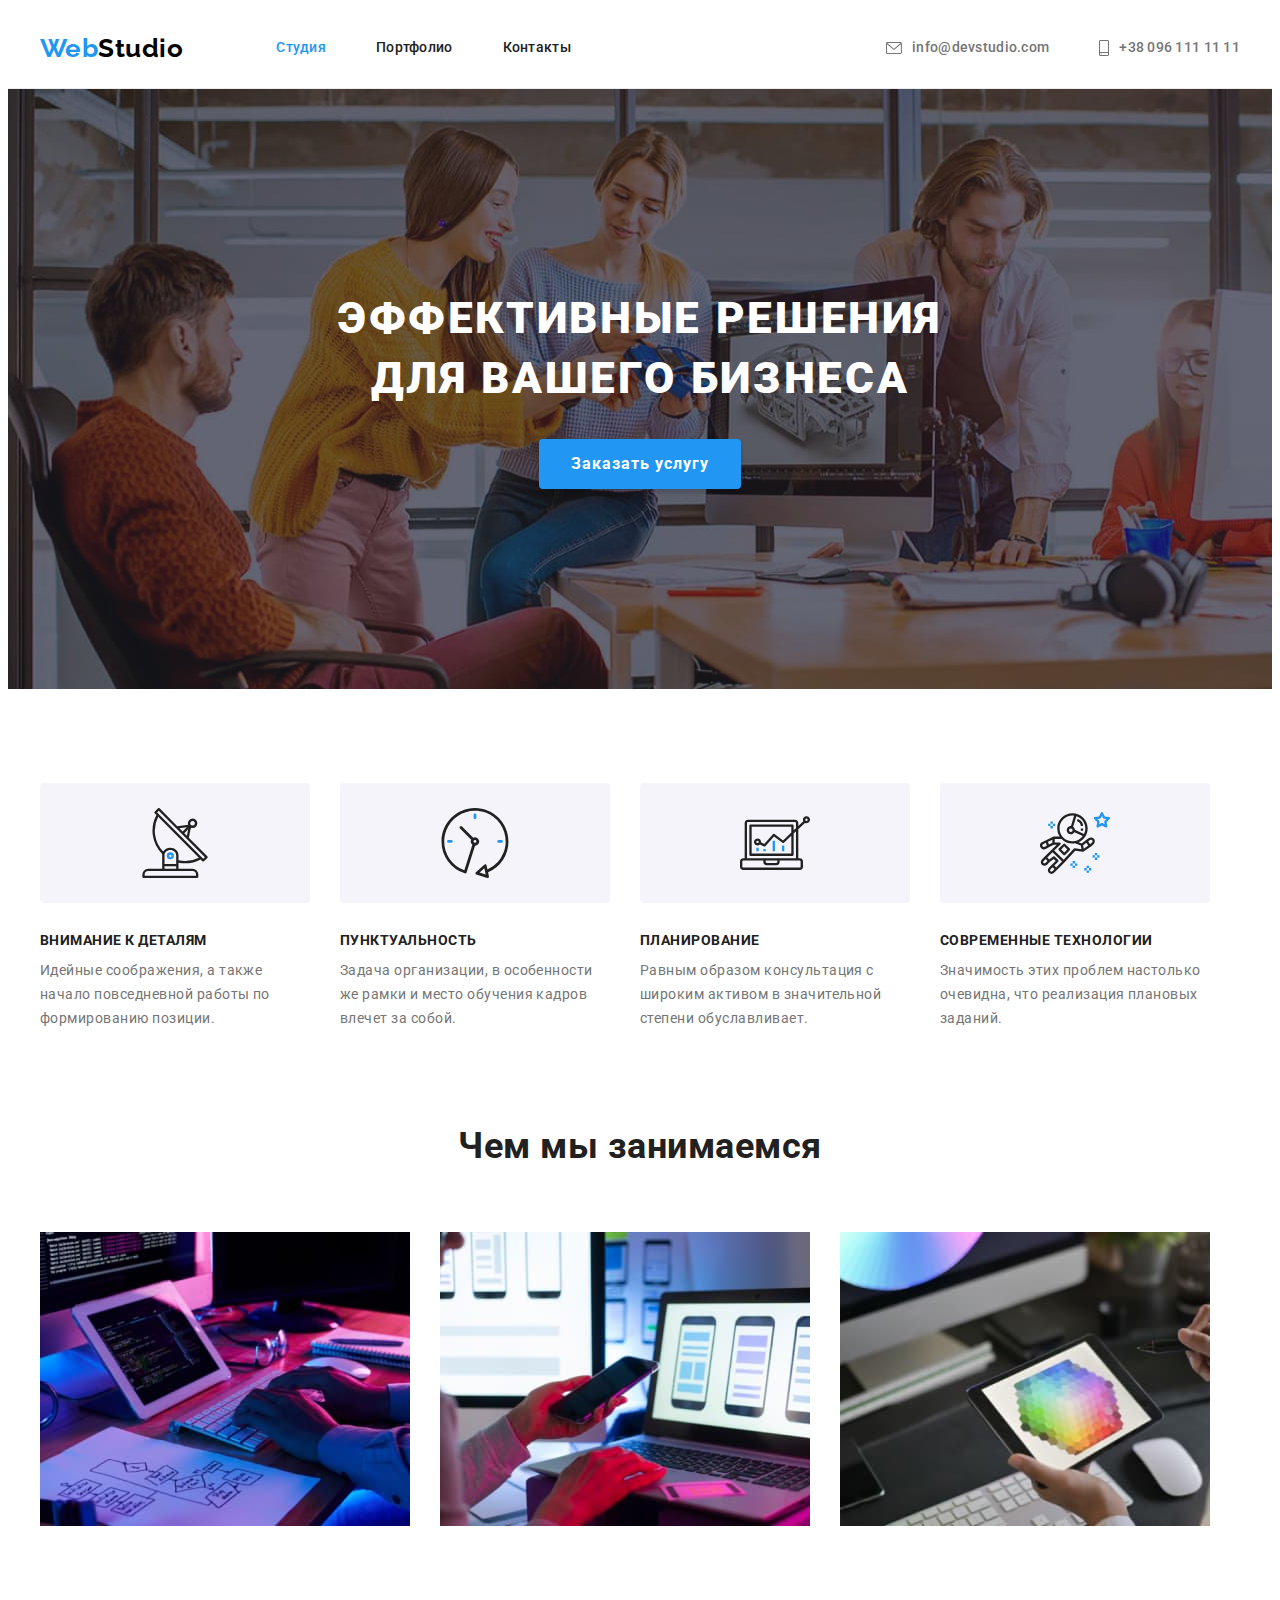
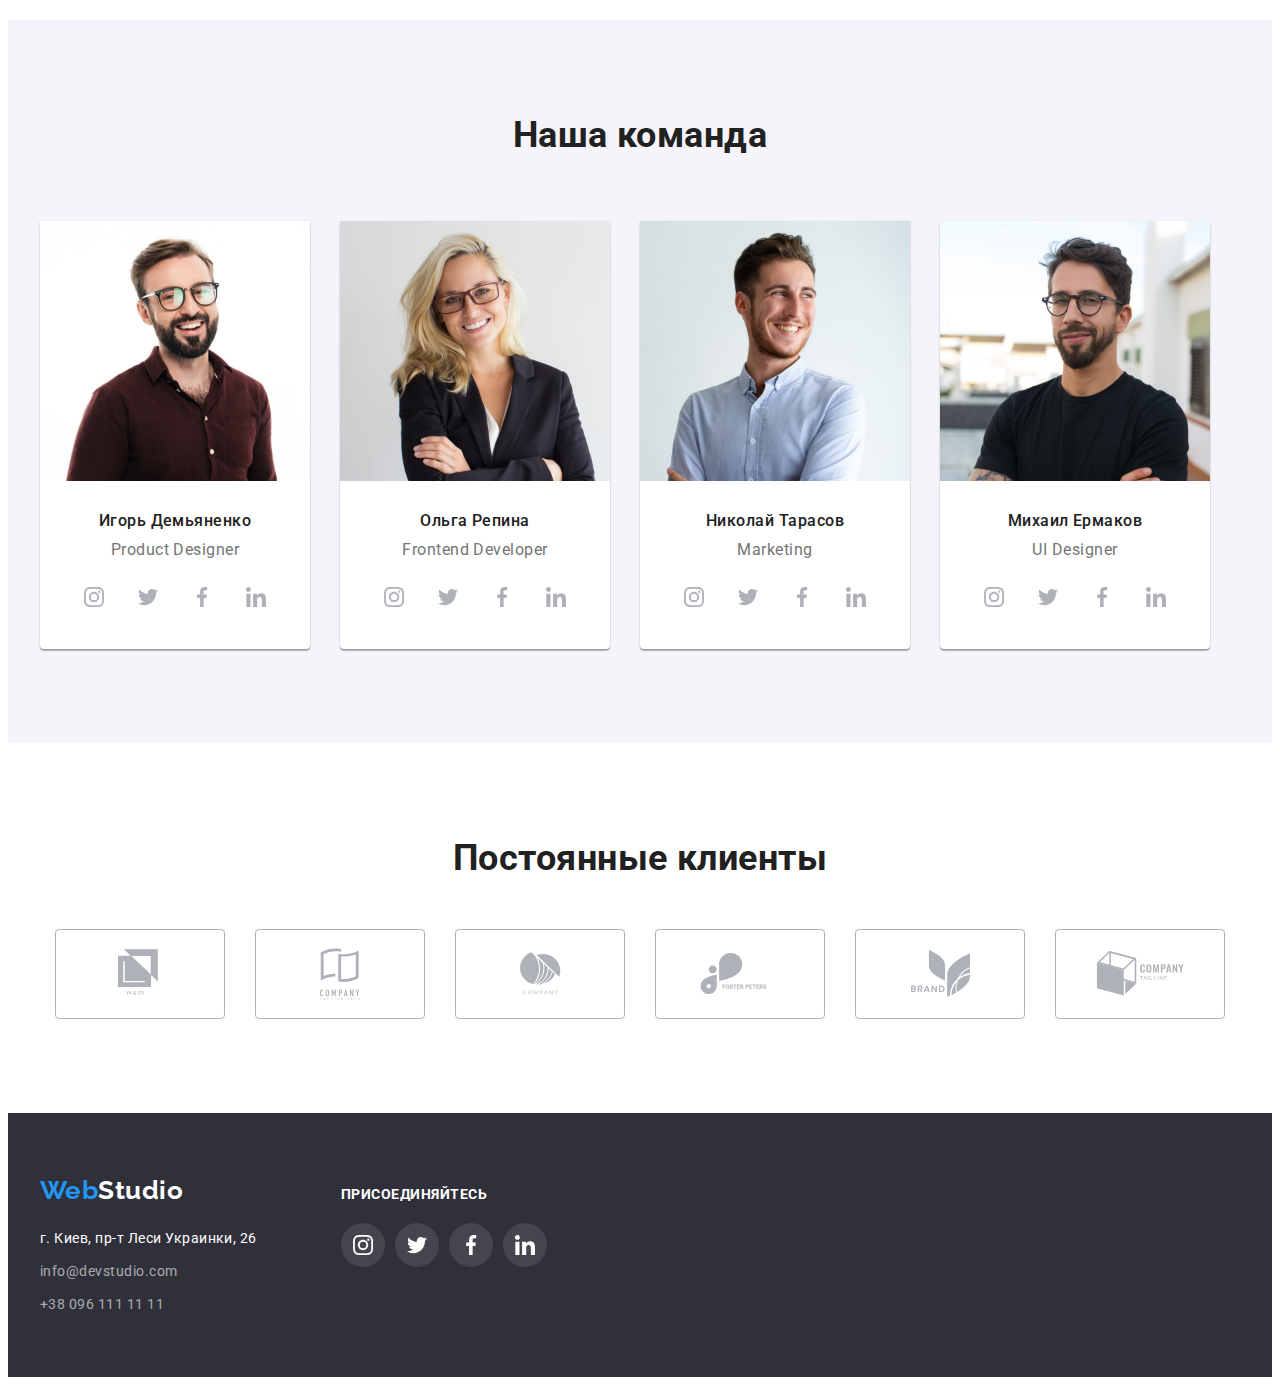
==== index.html @ 441e7ecd "home work 5" ====
<!DOCTYPE html>
<html lang="ru">

<head>
    <meta charset="UTF-8" />
    <meta name="viewport" content="width=device-width, initial-scale=1.0" />
    <title>Web Studio</title>
    <link href="https://fonts.googleapis.com/css2?family=Raleway:wght@700&family=Roboto:wght@400;500;700;900&display=swap" rel="stylesheet" />
    <link rel="stylesheet" href="https://cdnjs.cloudflare.com/ajax/libs/modern-normalize/1.0.0/modern-normalize.min.css" integrity="sha512-ISS7cAi1PEhQ8jnbJpJZMd29NlhNj4AWYyLOSp2CE/CsHxTCu+r+t0D2yoJudVrd0/8fTVPUVDzY5Tvli75u/g==" crossorigin="anonymous" />
    <link rel="stylesheet" href="./css/style.css" />
</head>

<body>
    <!-- =========== header =========== -->
    <header class="header">
        <div class="container header">
            <nav class="header-nav">
                <a class="logo" href="#">Web<span>Studio</span></a>
                <ul class="nav">
                    <li class="item"><a class="link active" href="#">Студия</a></li>
                    <li class="item"><a class="link" href="./portfolio.html">Портфолио</a></li>
                    <li class="item"><a class="link" href="#">Контакты</a></li>
                </ul>
            </nav>
            <ul class="contacts">
                <li class="item">
                    <a class="link" href="mailto:info@devstudio.com">
                        <svg class="icon-item-email">
                            <use href="./images/system/sprite.svg#email"></use>
                        </svg>
                        info@devstudio.com
                    </a>
                </li>
                <li class="item">
                    <a class="link" href="tel:+380961111111">
                        <svg class="icon-item-smartphone">
                            <use href="./images/system/sprite.svg#smartphone"></use>
                        </svg>
                        +38 096 111 11 11
                    </a>
                </li>
            </ul>
        </div>
    </header>
    <!-- =========== main =========== -->
    <main>
        <!-- =========== hero =========== -->
        <section class="hero">
            <h1 class="title">
                Эффективные решения<br />
                для вашего бизнеса
            </h1>
            <button class="btn" type="submit">Заказать услугу</button>
        </section>
        <!-- =========== benefits =========== -->
        <section class="benefits">
            <div class="container">
                <h2 class="visually-hidden">опис нашиx переваг</h2>
                <ul class="list">
                    <li class="item">
                        <div class="icon">
                            <svg class="icon-item">
                                <use href="./images/system/sprite.svg#antenna"></use>
                            </svg>
                        </div>
                        <h3 class="title">Внимание к деталям</h3>
                        <p class="text">
                            Идейные соображения, а также начало повседневной работы по формированию позиции.
                        </p>
                    </li>
                    <li class="item">
                        <div class="icon">
                            <svg class="icon-item">
                                <use href="./images/system/sprite.svg#clock"></use>
                            </svg>
                        </div>
                        <h3 class="title">Пунктуальность</h3>
                        <p class="text">
                            Задача организации, в особенности же рамки и место обучения кадров влечет за собой.
                        </p>
                    </li>
                    <li class="item">
                        <div class="icon">
                            <svg class="icon-item">
                                <use href="./images/system/sprite.svg#diagram"></use>
                            </svg>
                        </div>
                        <h3 class="title">Планирование</h3>
                        <p class="text">
                            Равным образом консультация с широким активом в значительной степени обуславливает.
                        </p>
                    </li>
                    <li class="item">
                        <div class="icon">
                            <svg class="icon-item">
                                <use href="./images/system/sprite.svg#astronaut"></use>
                            </svg>
                        </div>
                        <h3 class="title">Современные технологии</h3>
                        <p class="text">
                            Значимость этих проблем настолько очевидна, что реализация плановых заданий.
                        </p>
                    </li>
                </ul>
            </div>
        </section>
        <!-- =========== works =========== -->
        <section class="works">
            <div class="container">
                <h2 class="title">Чем мы занимаемся</h2>
                <ul class="list">
                    <li class="item">
                        <img class="img" src="./images/content/desktop.jpg" alt="Пичатаем текст" width="370" />
                    </li>
                    <li class="item">
                        <img class="img" src="./images/content/phone.jpg" alt="Работаем за компютером" width="370" />
                    </li>
                    <li class="item">
                        <img class="img" src="./images/content/tablet.jpg" alt="Работаем на планшете" width="370" />
                    </li>
                </ul>
            </div>
        </section>
        <!-- =========== team =========== -->
        <section class="team">
            <div class="container">
                <h2 class="main-title">Наша команда</h2>
                <ul class="description">
                    <li class="item">
                        <img class="img" src="./images/content/productdDesigner.jpg" alt="Product Designer" width="270" />
                        <div class="wrapper">
                            <h3 class="title">Игорь Демьяненко</h3>
                            <p class="text">Product Designer</p>
                            <ul class="social-networks">
                                <li class="network">
                                    <a class="network-link" href="https://www.instagram.com/hvozdetskiyyrii/" target="_blank" rel="noopener">
                                        <svg class="network-icon">
                                            <use href="./images/system/sprite.svg#instagram"></use>
                                        </svg>
                                    </a>
                                </li>
                                <li class="network">
                                    <a class="network-link" href="https://twitter.com/Rasty_Wow" target="_blank" rel="noopener">
                                        <svg class="network-icon">
                                            <use href="./images/system/sprite.svg#twitter"></use>
                                        </svg>
                                    </a>
                                </li>
                                <li class="network">
                                    <a class="network-link" href="https://www.facebook.com/profile.php?id=100014573435045" target="_blank" rel="noopener">
                                        <svg class="network-icon">
                                            <use href="./images/system/sprite.svg#facebook"></use>
                                        </svg>
                                    </a>
                                </li>
                                <li class="network">
                                    <a class="network-link" href="https://www.linkedin.com/in/yrii-hvozdetskiy-2976211a9/" target="_blank" rel="noopener">
                                        <svg class="network-icon">
                                            <use href="./images/system/sprite.svg#linkedin"></use>
                                        </svg>
                                    </a>

                                </li>
                            </ul>
                        </div>

                    </li>
                    <li class="item">
                        <img class="img" src="./images/content/frontend.jpg" alt="Frontend Developer" width="270" />
                        <div class="wrapper">
                            <h3 class="title">Ольга Репина</h3>
                            <p class="text">Frontend Developer</p>
                            <ul class="social-networks">
                                <li class="network">
                                    <a class="network-link" href="https://www.instagram.com/hvozdetskiyyrii/" target="_blank" rel="noopener">
                                        <svg class="network-icon">
                                            <use href="./images/system/sprite.svg#instagram"></use>
                                        </svg>
                                    </a>
                                </li>
                                <li class="network">
                                    <a class="network-link" href="https://twitter.com/Rasty_Wow" target="_blank" rel="noopener">
                                        <svg class="network-icon">
                                            <use href="./images/system/sprite.svg#twitter"></use>
                                        </svg>
                                    </a>
                                </li>
                                <li class="network">
                                    <a class="network-link" href="https://www.facebook.com/profile.php?id=100014573435045" target="_blank" rel="noopener">
                                        <svg class="network-icon">
                                            <use href="./images/system/sprite.svg#facebook"></use>
                                        </svg>
                                    </a>
                                </li>
                                <li class="network">
                                    <a class="network-link" href="https://www.linkedin.com/in/yrii-hvozdetskiy-2976211a9/" target="_blank" rel="noopener">
                                        <svg class="network-icon">
                                            <use href="./images/system/sprite.svg#linkedin"></use>
                                        </svg>
                                    </a>

                                </li>
                            </ul>
                        </div>

                    </li>
                    <li class="item">
                        <img class="img" src="./images/content/marketing.jpg" alt="Marketing" width="270" />
                        <div class="wrapper">
                            <h3 class="title">Николай Тарасов</h3>
                            <p class="text">Marketing</p>
                            <ul class="social-networks">
                                <li class="network">
                                    <a class="network-link" href="https://www.instagram.com/hvozdetskiyyrii/" target="_blank" rel="noopener">
                                        <svg class="network-icon">
                                            <use href="./images/system/sprite.svg#instagram"></use>
                                        </svg>
                                    </a>
                                </li>
                                <li class="network">
                                    <a class="network-link" href="https://twitter.com/Rasty_Wow" target="_blank" rel="noopener">
                                        <svg class="network-icon">
                                            <use href="./images/system/sprite.svg#twitter"></use>
                                        </svg>
                                    </a>
                                </li>
                                <li class="network">
                                    <a class="network-link" href="https://www.facebook.com/profile.php?id=100014573435045" target="_blank" rel="noopener">
                                        <svg class="network-icon">
                                            <use href="./images/system/sprite.svg#facebook"></use>
                                        </svg>
                                    </a>
                                </li>
                                <li class="network">
                                    <a class="network-link" href="https://www.linkedin.com/in/yrii-hvozdetskiy-2976211a9/" target="_blank" rel="noopener">
                                        <svg class="network-icon">
                                            <use href="./images/system/sprite.svg#linkedin"></use>
                                        </svg>
                                    </a>

                                </li>
                            </ul>
                        </div>

                    </li>
                    <li class="item">
                        <img class="img" src="./images/content/ulDesigner.jpg" alt="UI Designer" width="270" />
                        <div class="wrapper">
                            <h3 class="title">Михаил Ермаков</h3>
                            <p class="text">UI Designer</p>
                            <ul class="social-networks">
                                <li class="network">
                                    <a class="network-link" href="https://www.instagram.com/hvozdetskiyyrii/" target="_blank" rel="noopener">
                                        <svg class="network-icon">
                                            <use href="./images/system/sprite.svg#instagram"></use>
                                        </svg>
                                    </a>
                                </li>
                                <li class="network">
                                    <a class="network-link" href="https://twitter.com/Rasty_Wow" target="_blank" rel="noopener">
                                        <svg class="network-icon">
                                            <use href="./images/system/sprite.svg#twitter"></use>
                                        </svg>
                                    </a>
                                </li>
                                <li class="network">
                                    <a class="network-link" href="https://www.facebook.com/profile.php?id=100014573435045" target="_blank" rel="noopener">
                                        <svg class="network-icon">
                                            <use href="./images/system/sprite.svg#facebook"></use>
                                        </svg>
                                    </a>
                                </li>
                                <li class="network">
                                    <a class="network-link" href="https://www.linkedin.com/in/yrii-hvozdetskiy-2976211a9/" target="_blank" rel="noopener">
                                        <svg class="network-icon">
                                            <use href="./images/system/sprite.svg#linkedin"></use>
                                        </svg>
                                    </a>

                                </li>
                            </ul>
                        </div>

                    </li>
                </ul>
            </div>
        </section>
        <section class="customers">
            <div class="container">
                <h2 class="title">Постоянные клиенты</h2>
                <ul class="company">
                    <li class="company-item">
                        <a class="company-link" href="#" target="_blank" rel="noopener">
                            <svg class="company-icon" width="44" height="49">
                                <use href="./images/system/sprite.svg#customers-logo-1"></use>
                            </svg>
                        </a>
                    </li>
                    <li class="company-item">
                        <a class="company-link" href="#" target="_blank" rel="noopener">
                            <svg class="company-icon" width="40" height="52">
                                <use href="./images/system/sprite.svg#customers-logo-2"></use>
                            </svg>
                        </a>
                    </li>
                    <li class="company-item">
                        <a class="company-link" href="#" target="_blank" rel="noopener">
                            <svg class="company-icon" width="41" height="43">
                                <use href="./images/system/sprite.svg#customers-logo-3"></use>
                            </svg>
                        </a>
                    </li>
                    <li class="company-item">
                        <a class="company-link" href="#" target="_blank" rel="noopener">
                            <svg class="company-icon" width="80" height="42">
                                <use href="./images/system/sprite.svg#customers-logo-4"></use>
                            </svg>
                        </a>
                    </li>
                    <li class="company-item">
                        <a class="company-link" href="#" target="_blank" rel="noopener">
                            <svg class="company-icon" width="59" height="47">
                                <use href="./images/system/sprite.svg#customers-logo-5"></use>
                            </svg>
                        </a>
                    </li>
                    <li class="company-item">
                        <a class="company-link" href="#" target="_blank" rel="noopener">
                            <svg class="company-icon" width="89" height="45">
                                <use href="./images/system/sprite.svg#customers-logo-6"></use>
                            </svg>
                        </a>
                    </li>
                </ul>
            </div>
        </section>
    </main>
    <!-- =========== footer =========== -->
    <footer class="footer">
        <div class="container wrapper">
            <div class="footer-wrapper">
                <a class="logo" href="#">Web<span>Studio</span></a>
                <address class="address">
                    г. Киев, пр-т Леси Украинки, 26
                    <a class="contact" href="mailto:info@devstudio.com">info@devstudio.com</a>
                    <a class="contact" href="tel:+380961111111">+38 096 111 11 11</a>
                </address>
            </div>
            <div class="join">
                <p class="join-title">присоединяйтесь</p>
                <ul class="join-list list">
                    <li class="list-item item">
                        <a class="item-link" href="https://www.instagram.com/hvozdetskiyyrii/" target="_blank" rel="noopener">
                            <svg class="join-icon">
                                <use href="./images/system/sprite.svg#instagram"></use>
                            </svg>
                        </a>
                    </li>
                    <li class="list-item item">
                        <a class="item-link" href="https://twitter.com/Rasty_Wow" target="_blank" rel="noopener">
                            <svg class="join-icon">
                                <use href="./images/system/sprite.svg#twitter"></use>
                            </svg>
                        </a>
                    </li>
                    <li class="list-item item">
                        <a class="item-link" href="https://www.facebook.com/profile.php?id=100014573435045" target="_blank" rel="noopener">
                            <svg class="join-icon">
                                <use href="./images/system/sprite.svg#facebook"></use>
                            </svg>
                        </a>
                    </li>
                    <li class="list-item item">
                        <a class="item-link" href="https://www.linkedin.com/in/yrii-hvozdetskiy-2976211a9/" target="_blank" rel="noopener">
                            <svg class="join-icon">
                                <use href="./images/system/sprite.svg#linkedin"></use>
                            </svg>
                        </a>

                    </li>
                </ul>
            </div>
        </div>
    </footer>
</body>

</html>
---- css/style.css ----
/* ======= global css ======= */
:root {
    --primary-text-color: #757575;
    --title-color: #212121;
    --accent-color: #2196F3;
    --white-text-color: #FFFFFF;
    --bg-color: #F5F4FA;
    --header-logo-span: #000000;
    --hero-footer-bg-color: #2F303A;
    --icon-current-color: #AFB1B8;
}

html {
    box-sizing: border-box;
}

body {
    font-family: Roboto, sans-serif;
    font-weight: 400;
    letter-spacing: 0.03em;
    line-height: 1.71;
    color: var(--primary-text-color);
}

h1,
h2,
h3,
h4,
h5,
h6 {
    padding: 0;
    margin: 0;
}

img {
    display: block;
    max-width: 100%;
    height: auto;
}

a {
    text-decoration: none;
    cursor: pointer;
    display: inline-block;
}

ul,
li {
    list-style: none;
    margin: 0;
    padding: 0;
}

button {
    font-family: inherit;
    cursor: pointer;
}

.visually-hidden {
    position: absolute;
    width: 1px;
    height: 1px;
    margin: -1px;
    border: 0;
    padding: 0;
    clip: rect(0 0 0 0);
    overflow: hidden;
}

/* ======= header css ======= */

.container {
    width: 1200px;
    padding-left: 15px;
    padding-right: 15px;
    margin-right: auto;
    margin-left: auto;
}

.container.header {
    display: flex;
    border: none;
}

.logo {
    font-family: Raleway, sans-serif;
    font-weight: 700;
    font-size: 26px;
    line-height: 1.19;

    color: var(--accent-color);
}

.logo span {
    color: var(--header-logo-span);
}

.header .logo {
    margin-right: 93px;
}

.header {
    align-items: center;
    border-bottom: 1px solid #ECECEC;
}

.header .contacts {
    display: flex;
}

.header-nav {
    display: flex;
    align-items: center;
}

.nav {
    display: flex;
}

.nav .link {
    font-weight: 500;
    font-size: 14px;
    line-height: 1.14;
    letter-spacing: 0.02em;
    padding: 32px 0;

    color: var(--title-color);
}

.nav .item+.item {
    margin-left: 50px;
}

.contacts {
    margin-left: auto;
}

.contacts .item+.item {
    margin-left: 50px;
}

.contacts .link {
    font-weight: 500;
    font-size: 14px;
    line-height: 1.14;
    letter-spacing: 0.02em;
    padding: 32px 0;
    display: flex;
    align-items: center;

    color: var(--primary-text-color);
}

.icon-item-email {
    width: 16px;
    height: 12px;
    margin-right: 10px;
    
    fill: currentColor;
}

.icon-item-smartphone {
    width: 10px;
    height: 16px;
    margin-right: 10px;

    fill: currentColor;
}

.contacts .link:hover,
.contacts .link:focus {
    --color4: var(--accent-color);
}

.link:hover,
.link:focus {
    color: var(--accent-color);
}

.nav .link.active {
    color: var(--accent-color);
}

/* ======= Студія / hero css =======*/

.hero {
    max-width: 1600px;
    text-align: center;
    padding-top: 200px;
    padding-bottom: 200px;
    padding-left: 15px;
    padding-right: 15px;
    margin-right: auto;
    margin-left: auto;

    background: var(--hero-footer-bg-color);
    background-position: center;
    background-repeat: no-repeat;
    background-size: cover;
    background: linear-gradient(to right, rgba(47, 48, 58, 0.4), rgba(47, 48, 58, 0.4)), url("../images/content/hero-bg.jpg");
}

.hero .title {
    font-weight: 900;
    font-size: 44px;
    line-height: 1.36;
    text-align: center;
    letter-spacing: 0.06em;
    text-transform: uppercase;

    color: var(--white-text-color);
}

.hero .btn {
    font-weight: 700;
    font-size: 16px;
    line-height: 1.88;
    letter-spacing: 0.06em;
    margin-top: 30px;
    padding: 10px 32px;
    border-radius: 4px;

    color: var(--white-text-color);
    background: var(--accent-color);
    box-shadow: 0px 4px 4px rgba(0, 0, 0, 0.15);
    border: transparent;
}

/* ======= Студія / benefits css =======*/

.benefits {
    padding-top: 94px;
}

.benefits .icon {
    text-align: center;
    padding-top: 25px;
    padding-bottom: 25px;
    margin-bottom: 30px;
    display: flex;
    justify-content: center;
    border-radius: 4px;

    background: var(--bg-color)
}

.benefits .icon-item {
    width: 70px;
    height: 70px;

}


.benefits .title {
    font-weight: 700;
    font-size: 14px;
    line-height: 1.14;
    text-transform: uppercase;

    color: var(--title-color);
}

.benefits .text {
    font-size: 14px;
    line-height: 1.71;
    margin: 10px 0 0 0;
}

.benefits .list {
    display: flex;
    flex-wrap: wrap;
    margin: -15px;
}

.benefits .item {
    width: 270px;
    margin: 15px;
}

/* ======= Студія / works css =======*/

.works {
    padding: 94px 0px;
}

.works .img {
    display: block;
}

.works .title {
    font-weight: 700;
    font-size: 36px;
    line-height: 1.17;
    text-align: center;

    color: var(--title-color);
}

.works .list {
    display: flex;
    flex-wrap: wrap;
    margin: -15px;
    margin-top: 50px;
}

.works .item {
    width: 370px;
    margin: 15px;
}

/* ======= Студія / team css =======*/

.team {
    padding-top: 94px;
    padding-bottom: 94px;

    background-color: var(--bg-color);
}

.team .main-title {
    font-weight: 700;
    font-size: 36px;
    line-height: 1.17;
    text-align: center;

    color: var(--title-color);
}

.description {
    display: flex;
    flex-wrap: wrap;
    margin: -15px;
    margin-top: 50px;
}

.description .wrapper {
    padding: 30px 32px;

}

.description .item {
    margin: 15px;
    text-align: center;


    background-color: #FFFFFF;
    box-shadow: 0px 1px 3px rgba(0, 0, 0, 0.12), 0px 1px 1px rgba(0, 0, 0, 0.14), 0px 2px 1px rgba(0, 0, 0, 0.2);
    border-radius: 0px 0px 4px 4px;
}

.description .img {
    display: block;
}

.description .title {
    font-weight: 500;
    font-size: 16px;
    line-height: 1.19;

    color: var(--title-color);
}

.description .text {
    font-size: 16px;
    line-height: 1.19;
    margin: 10px 0 0;
}

.social-networks {
    display: flex;
    justify-content: space-between;
    margin-top: 16px;
}

.network-link {
    display: flex;
    align-items: center;
    justify-content: center;
    width: 44px;
    height: 44px;
    border-radius: 50%;

    color: var(--icon-current-color);
}

.network-link:hover,
.network-link:focus {
    background-color: var(--accent-color);
    color: var(--white-text-color);
}

.network-icon{
    fill: currentColor;
}

.social-networks .network-icon {
    width: 20px;
    height: 20px;
}

/* ======= Студія / customers css =======*/

.customers {
    padding: 94px 0px;
}

.customers .title {
    font-weight: 700;
    font-size: 36px;
    line-height: 1.17;
    text-align: center;
    margin-bottom: 50px;

    color: var(--title-color)
}

.customers .company {
    display: flex;
    justify-content: center;
}

.company-item:not(:nth-last-child(1)) {
    margin-right: 30px;
}

.company-link {
    display: flex;
    align-items: center;
    justify-content: center;
    min-width: 170px;
    height: 90px;
    border: 1px solid var(--icon-current-color);
    box-sizing: border-box;
    border-radius: 4px;

    color:var(--icon-current-color);
}

.company-link:hover,
.company-link:focus {
    border-color: var(--accent-color);
    color:var(--accent-color);
}

.company-icon{
    fill: currentColor;
}

/*======= Портфолио / filter css =======*/

.portfolio {
    padding-top: 94px;
    padding-bottom: 94px;
}

.filter {
    display: flex;
    justify-content: center;
}

.filter .btn {
    font-weight: 500;
    font-size: 16px;
    line-height: 1.62;
    padding: 6px 22px;
    border-radius: 4px;

    color: var(--title-color);
    background: var(--bg-color);
    border: transparent;
}

.filter .item+.item {
    margin-left: 8px;
}

.filter .btn:hover,
.filter .btn:focus {
    font-style: normal;
    font-weight: 500;
    font-size: 16px;
    line-height: 1.62;
    /* text-align: center; */

    color: var(--white-text-color);
    background: var(--accent-color);
}

/*======= Портфолио / samples css =======*/

.samples {
    display: flex;
    flex-wrap: wrap;
    margin-top: 50px;
}

.samples .link:hover,
.samples .link:focus {
    box-shadow: 0px 1px 1px rgba(0, 0, 0, 0.12), 0px 4px 4px rgba(0, 0, 0, 0.06), 1px 4px 6px rgba(0, 0, 0, 0.16);
}

.samples .item:not(:nth-child(3n)) {
    margin-right: 30px;
}

.samples .item:not(:nth-last-child(-n+3)) {
    margin-bottom: 30px;
}

.samples .wrapper {
    padding: 20px 24px;
    border: 1px solid #EEEEEE;
    border-top: none;
}

.samples .img {
    display: block;
}

.samples .title {
    font-weight: 700;
    font-size: 18px;
    line-height: 2;
    letter-spacing: 0.06em;

    color: var(--title-color);
}

.samples .text {
    font-size: 16px;
    line-height: 1.88;
    margin: 4px 0 0;

    color: var(--primary-text-color);
}

/* ======= footer css ======= */

.container.wrapper {
    display: flex;
    align-items: baseline;
}

.footer-wrapper {
    margin-right: 70px;
}

.footer {
    padding-top: 60px;
    padding-bottom: 60px;

    background-color: var(--hero-footer-bg-color);
}

.footer .logo {
    font-family: Raleway;
    font-weight: 700;
    font-size: 26px;
    line-height: 1.19;

    color: var(--accent-color);
}

.footer .logo span {
    color: var(--white-text-color);
}

.footer .address {
    width: 231px;
    font-style: normal;
    font-size: 14px;
    line-height: 1.71;
    margin-top: 20px;

    color: var(--white-text-color);
}

.address .contact {
    font-style: normal;
    font-size: 14px;
    line-height: 1.71;
    margin-top: 9px;

    color: rgba(255, 255, 255, 0.6);
}

.address .contact:hover,
.address .contact:focus {
    color: var(--white-text-color);
}

.join-title {
    font-weight: 700;
    font-size: 14px;
    line-height: 1.14;
    text-transform: uppercase;
    margin-bottom: 20px;

    color: var(--white-text-color);
}

.join-list {
    display: flex;
    justify-content: center;
}

.list-item:not(:nth-last-child(1)) {
    margin-right: 10px;
}

.item-link {
    display: inline-flex;
    padding: 12px;
    border-radius: 50%;

    background: rgba(255, 255, 255, 0.1);
    color: var(--white-text-color);
}

.item-link:hover,
.item-link:focus {
    background-color: var(--accent-color);

}

.join-icon {
    width: 20px;
    height: 20px;

    fill: currentColor;
}
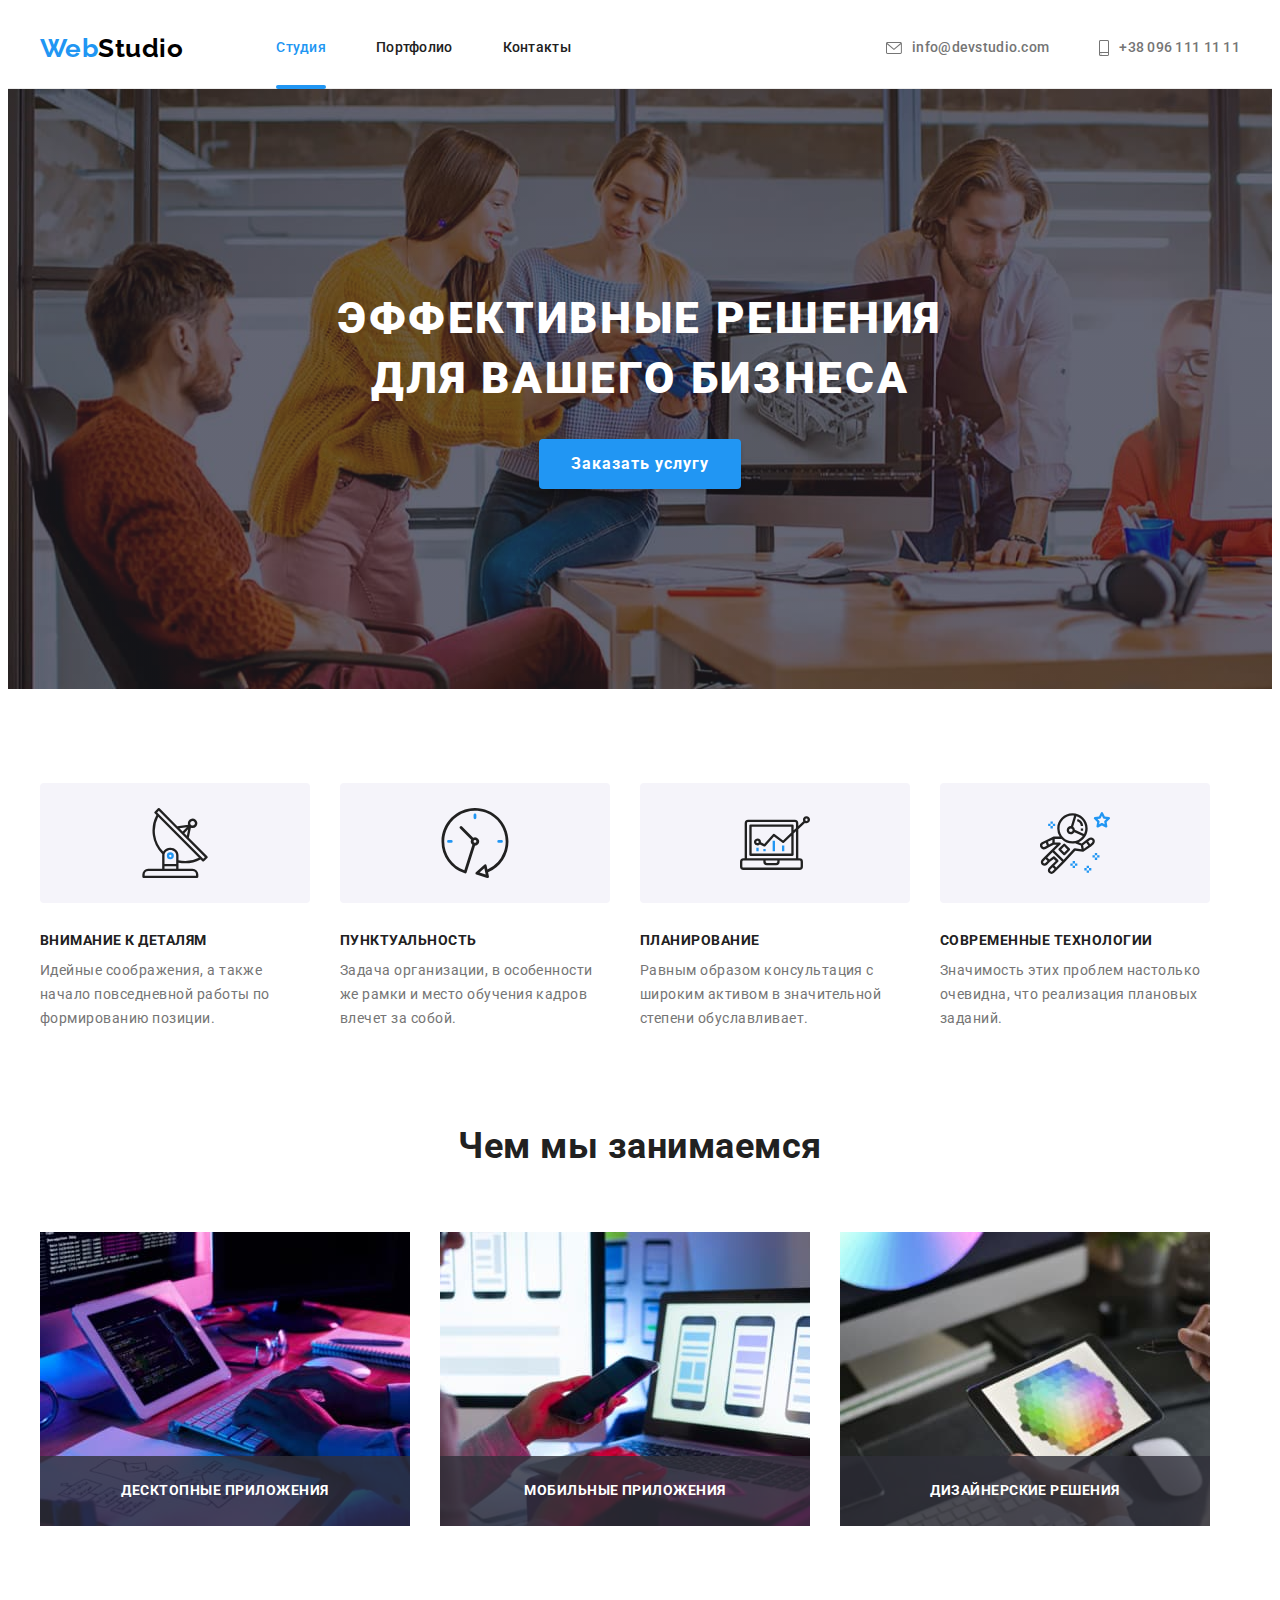
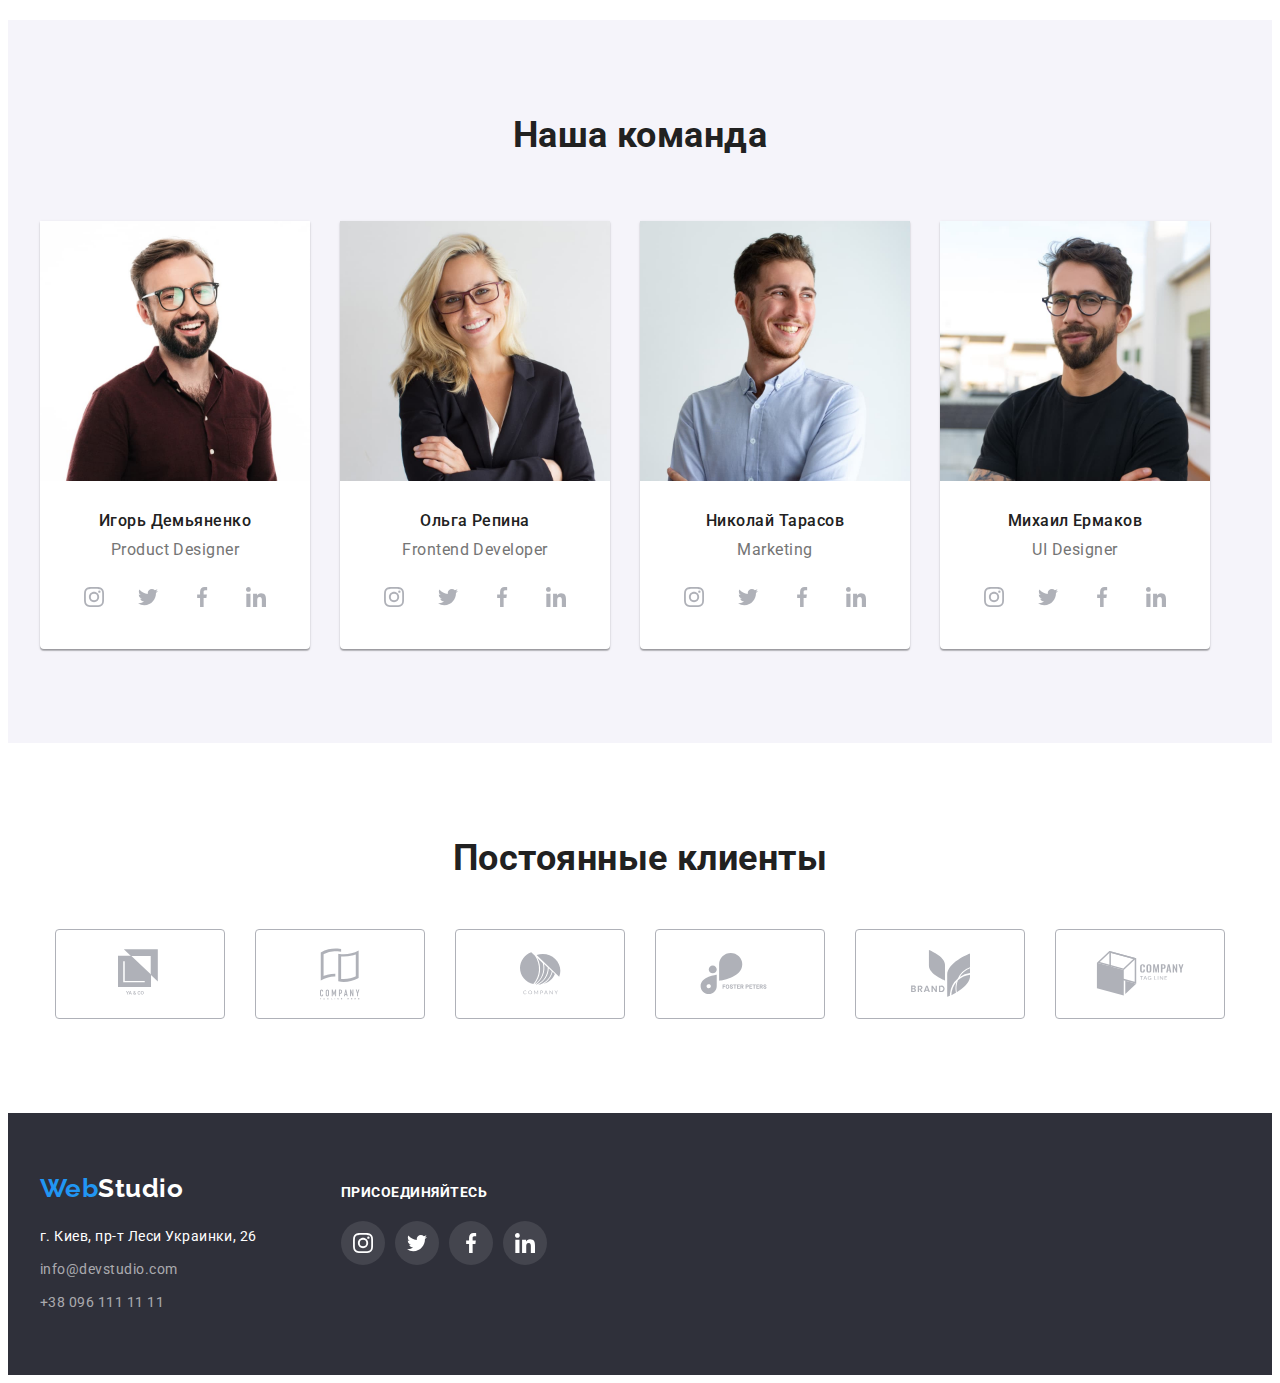
==== commit cacbbcb5: "add text to work img" ====
--- a/index.html
+++ b/index.html
@@ -111,12 +111,21 @@
                 <ul class="list">
                     <li class="item">
                         <img class="img" src="./images/content/desktop.jpg" alt="Пичатаем текст" width="370" />
+                        <div class="wrapper">
+                            <p class="text">Десктопные приложения</p>
+                        </div>
                     </li>
                     <li class="item">
                         <img class="img" src="./images/content/phone.jpg" alt="Работаем за компютером" width="370" />
+                        <div class="wrapper">
+                            <p class="text">Мобильные приложения</p>
+                        </div>
                     </li>
                     <li class="item">
                         <img class="img" src="./images/content/tablet.jpg" alt="Работаем на планшете" width="370" />
+                        <div class="wrapper">
+                            <p class="text">Дизайнерские решения</p>
+                        </div>
                     </li>
                 </ul>
             </div>
--- a/css/style.css
+++ b/css/style.css
@@ -8,6 +8,7 @@
     --header-logo-span: #000000;
     --hero-footer-bg-color: #2F303A;
     --icon-current-color: #AFB1B8;
+    --time-distribution-function: cubic-bezier(0.4, 0, 0.2, 1);
 }
 
 html {
@@ -47,6 +48,11 @@
 ul,
 li {
     list-style: none;
+    margin: 0;
+    padding: 0;
+}
+
+p{
     margin: 0;
     padding: 0;
 }
@@ -155,7 +161,7 @@
     width: 16px;
     height: 12px;
     margin-right: 10px;
-    
+
     fill: currentColor;
 }
 
@@ -178,7 +184,22 @@
 }
 
 .nav .link.active {
+    position: relative;
     color: var(--accent-color);
+}
+
+.nav .link.active::after {
+    position: absolute;
+    bottom: -1px;
+    left: 0;
+
+    content: "";
+    height: 4px;
+    width: 100%;
+    border-radius: 2px;
+
+    background: var(--accent-color);
+
 }
 
 /* ======= Студія / hero css =======*/
@@ -304,9 +325,32 @@
 }
 
 .works .item {
+    position: relative;
     width: 370px;
     margin: 15px;
 }
+
+.works .wrapper {
+    position: absolute;
+    bottom: 0;
+    left: 0;
+    right: 0;
+
+    background: rgba(47, 48, 58, 0.8);
+}
+
+.works .text {
+    font-weight: 700;
+    font-size: 14px;
+    line-height: 1.14;
+    text-align: center;
+    text-transform: uppercase;
+    padding: 27px;
+
+    color:var(--white-text-color);
+}
+
+
 
 /* ======= Студія / team css =======*/
 
@@ -389,7 +433,7 @@
     color: var(--white-text-color);
 }
 
-.network-icon{
+.network-icon {
     fill: currentColor;
 }
 
@@ -433,16 +477,16 @@
     box-sizing: border-box;
     border-radius: 4px;
 
-    color:var(--icon-current-color);
+    color: var(--icon-current-color);
 }
 
 .company-link:hover,
 .company-link:focus {
     border-color: var(--accent-color);
-    color:var(--accent-color);
-}
-
-.company-icon{
+    color: var(--accent-color);
+}
+
+.company-icon {
     fill: currentColor;
 }
 
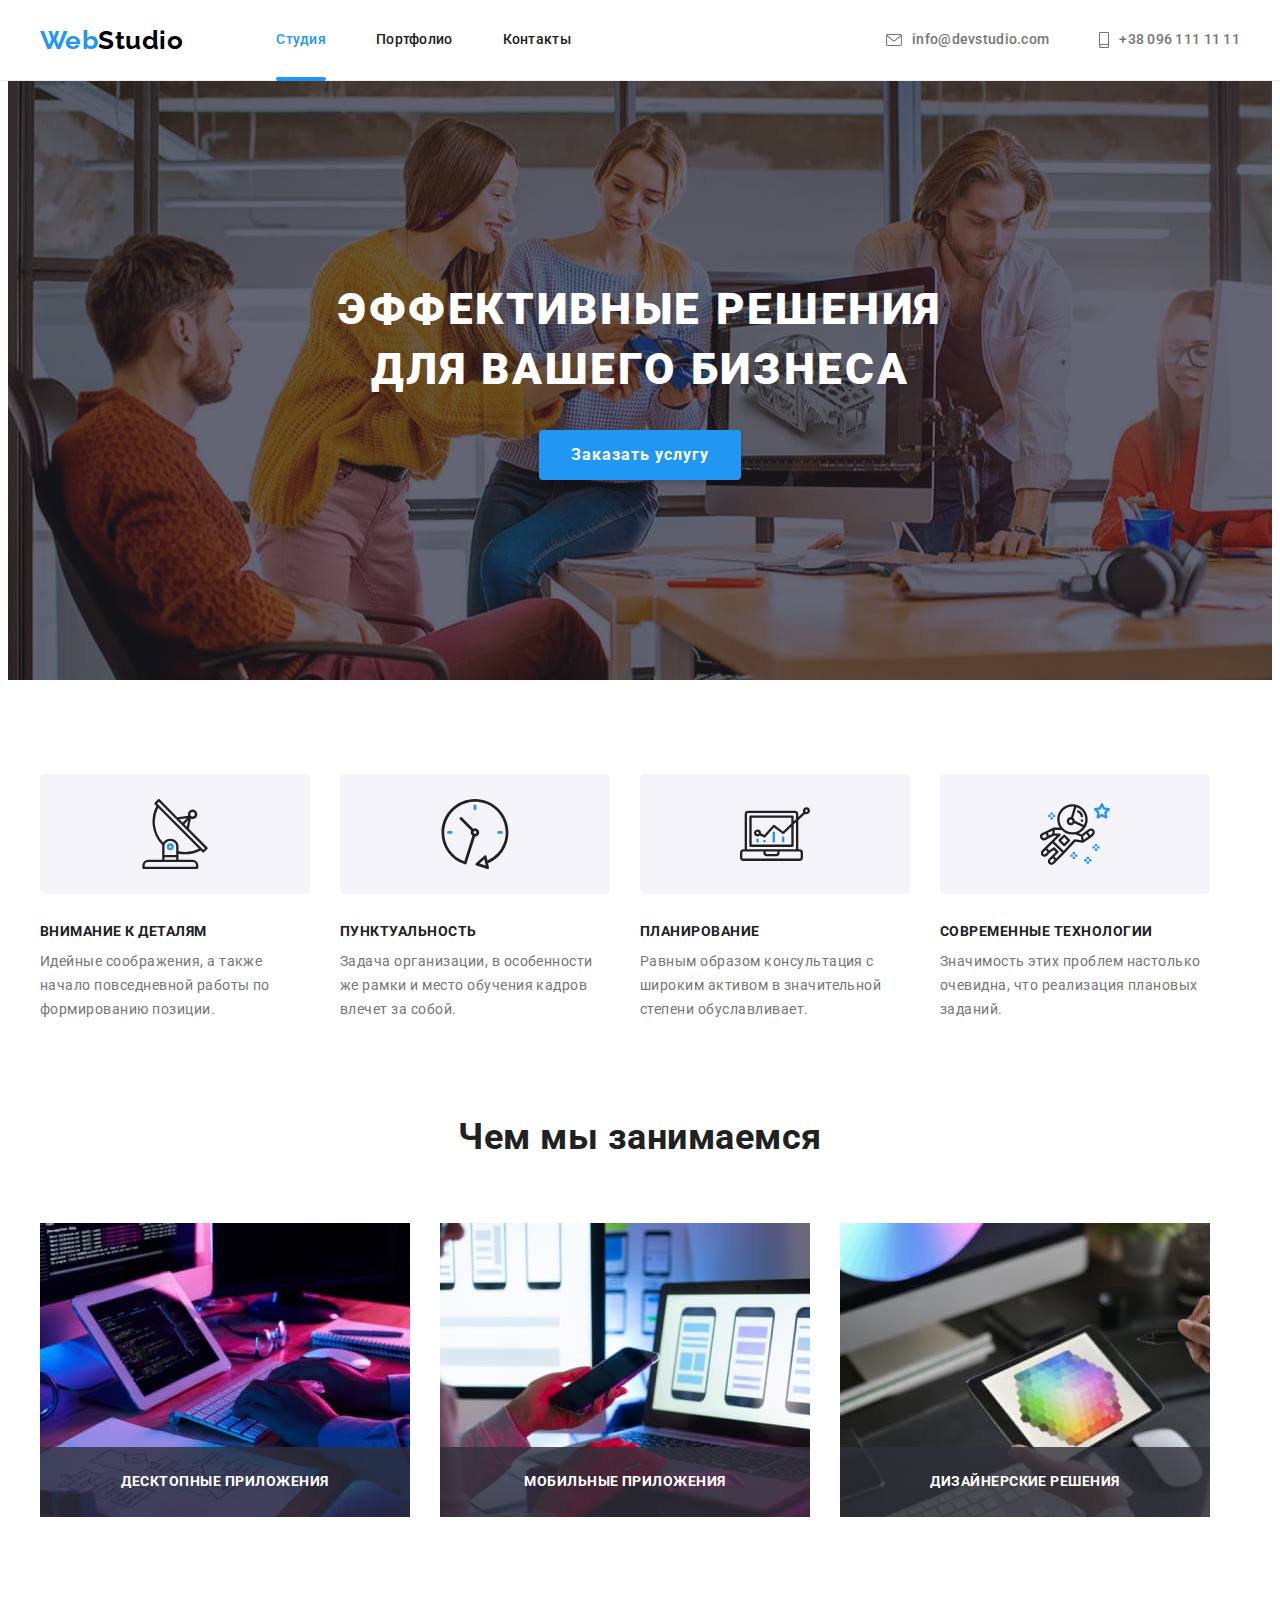
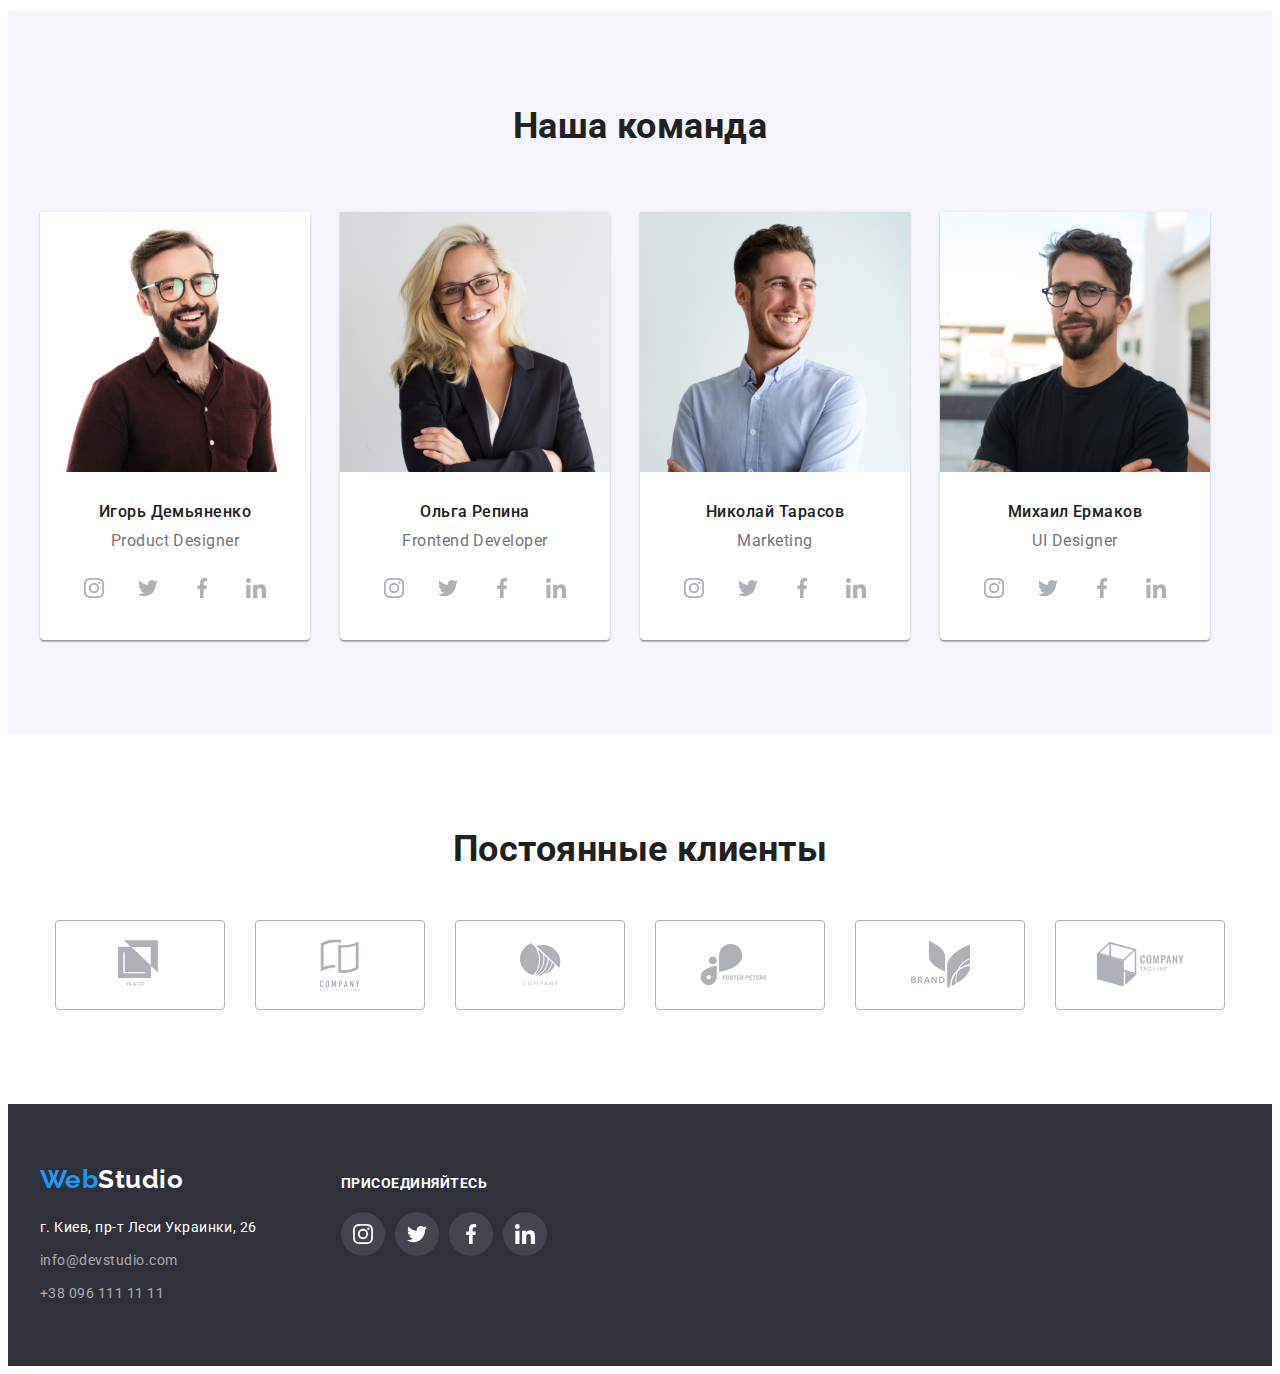
==== commit 2e47cf19: "add position:fixed header , add transform: scale(1.25) to company-link" ====
--- a/index.html
+++ b/index.html
@@ -13,7 +13,7 @@
 <body>
     <!-- =========== header =========== -->
     <header class="header">
-        <div class="container header">
+        <div class="container header-container">
             <nav class="header-nav">
                 <a class="logo" href="#">Web<span>Studio</span></a>
                 <ul class="nav">
@@ -50,7 +50,12 @@
                 Эффективные решения<br />
                 для вашего бизнеса
             </h1>
-            <button class="btn" type="submit">Заказать услугу</button>
+            <button class="btn" type="submit" data-modal-open>Заказать услугу</button>
+            <div class="backdrop is-hidden" data-modal>
+                <div class="modal">
+                    <button class="btn-modal-close" data-modal-close></button>
+                </div>
+            </div>
         </section>
         <!-- =========== benefits =========== -->
         <section class="benefits">
@@ -168,11 +173,9 @@
                                             <use href="./images/system/sprite.svg#linkedin"></use>
                                         </svg>
                                     </a>
-
                                 </li>
                             </ul>
                         </div>
-
                     </li>
                     <li class="item">
                         <img class="img" src="./images/content/frontend.jpg" alt="Frontend Developer" width="270" />
@@ -207,11 +210,9 @@
                                             <use href="./images/system/sprite.svg#linkedin"></use>
                                         </svg>
                                     </a>
-
                                 </li>
                             </ul>
                         </div>
-
                     </li>
                     <li class="item">
                         <img class="img" src="./images/content/marketing.jpg" alt="Marketing" width="270" />
@@ -250,7 +251,6 @@
                                 </li>
                             </ul>
                         </div>
-
                     </li>
                     <li class="item">
                         <img class="img" src="./images/content/ulDesigner.jpg" alt="UI Designer" width="270" />
@@ -285,11 +285,9 @@
                                             <use href="./images/system/sprite.svg#linkedin"></use>
                                         </svg>
                                     </a>
-
                                 </li>
                             </ul>
                         </div>
-
                     </li>
                 </ul>
             </div>
@@ -391,6 +389,7 @@
             </div>
         </div>
     </footer>
+    <script src="./Js/modal.js"></script>
 </body>
 
 </html>--- a/css/style.css
+++ b/css/style.css
@@ -7,6 +7,7 @@
     --bg-color: #F5F4FA;
     --header-logo-span: #000000;
     --hero-footer-bg-color: #2F303A;
+    --modal-bg-color: #fff;
     --icon-current-color: #AFB1B8;
     --time-distribution-function: cubic-bezier(0.4, 0, 0.2, 1);
 }
@@ -52,7 +53,7 @@
     padding: 0;
 }
 
-p{
+p {
     margin: 0;
     padding: 0;
 }
@@ -75,6 +76,92 @@
 
 /* ======= header css ======= */
 
+
+/* =============== модалка =============== */
+
+.backdrop.is-hidden {
+    visibility: hidden;
+    opacity: 0;
+    pointer-events: none;
+}
+
+/* !прозорий фон коли зявляється модалка */
+.backdrop {
+    position: fixed;
+    top: 0;
+    left: 0;
+    width: 100%;
+    height: 100%;
+    z-index: 5;
+
+    background: rgba(0, 0, 0, 0.2);
+}
+
+/*! модалка Є  (аніміруєм появу)  */
+.backdrop .modal {
+    position: absolute;
+    top: 50%;
+    left: 50%;
+    width: 528px;
+    height: 581px;
+
+    opacity: 1;
+    transform: translate(-50%, -50%) scale(1);
+    transition: transform 250ms var(--time-distribution-function), opacity 250ms var(--time-distribution-function);
+
+    background: var(--modal-bg-color);
+    box-shadow: 0px 1px 3px rgba(0, 0, 0, 0.12), 0px 1px 1px rgba(0, 0, 0, 0.14), 0px 2px 1px rgba(0, 0, 0, 0.2);
+    border-radius: 4px;
+}
+
+/*!  мадалки НЕМАЄ  */
+.backdrop.is-hidden .modal {
+    transform: translate(-50%, -50%) scale(2);
+    opacity: 0;
+    transition: transform 250ms var(--time-distribution-function), opacity 250ms var(--time-distribution-function);
+}
+
+.btn-modal-close {
+    position: absolute;
+    top: 8px;
+    right: 8px;
+    width: 30px;
+    height: 30px;
+    border: 1px solid rgba(0, 0, 0, 0.1);
+    border-radius: 50%;
+
+    background: var(--modal-bg-color);
+}
+
+.btn-modal-close::before,
+.btn-modal-close::after {
+    position: absolute;
+    content: '';
+    top: 7px;
+    left: 14px;
+    height: 14px;
+    width: 1px;
+
+    background: #000;
+    transition: 250ms var(--time-distribution-function);
+
+}
+
+.btn-modal-close:hover::before,
+.btn-modal-close:hover::after {
+    opacity: 0.3;
+}
+
+.btn-modal-close::before {
+    transform: rotate(45deg);
+}
+
+.btn-modal-close::after {
+    transform: rotate(-45deg);
+}
+
+/* =============== / модалка =============== */
+
 .container {
     width: 1200px;
     padding-left: 15px;
@@ -83,9 +170,8 @@
     margin-left: auto;
 }
 
-.container.header {
-    display: flex;
-    border: none;
+.header-container {
+    display: flex;
 }
 
 .logo {
@@ -106,8 +192,15 @@
 }
 
 .header {
+    position: fixed;
+    top: 0;
+    left: 0;
+    right: 0;
+    z-index: 3;
     align-items: center;
+
     border-bottom: 1px solid #ECECEC;
+    background-color:#fff;
 }
 
 .header .contacts {
@@ -151,8 +244,11 @@
     line-height: 1.14;
     letter-spacing: 0.02em;
     padding: 32px 0;
+
     display: flex;
     align-items: center;
+
+    transition: 250ms var(--time-distribution-function);
 
     color: var(--primary-text-color);
 }
@@ -173,13 +269,12 @@
     fill: currentColor;
 }
 
-.contacts .link:hover,
-.contacts .link:focus {
-    --color4: var(--accent-color);
-}
-
-.link:hover,
-.link:focus {
+.header .link{
+    transition: color 250ms var(--time-distribution-function) ;
+}
+
+.header .link:hover,
+.header .link:focus {
     color: var(--accent-color);
 }
 
@@ -211,6 +306,7 @@
     padding-bottom: 200px;
     padding-left: 15px;
     padding-right: 15px;
+    margin-top: 80px;
     margin-right: auto;
     margin-left: auto;
 
@@ -347,7 +443,7 @@
     text-transform: uppercase;
     padding: 27px;
 
-    color:var(--white-text-color);
+    color: var(--white-text-color);
 }
 
 
@@ -385,7 +481,6 @@
 .description .item {
     margin: 15px;
     text-align: center;
-
 
     background-color: #FFFFFF;
     box-shadow: 0px 1px 3px rgba(0, 0, 0, 0.12), 0px 1px 1px rgba(0, 0, 0, 0.14), 0px 2px 1px rgba(0, 0, 0, 0.2);
@@ -423,6 +518,8 @@
     width: 44px;
     height: 44px;
     border-radius: 50%;
+
+    transition:background-color 250ms var(--time-distribution-function),color 250ms var(--time-distribution-function);
 
     color: var(--icon-current-color);
 }
@@ -477,6 +574,8 @@
     box-sizing: border-box;
     border-radius: 4px;
 
+    transition: transform 250ms var(--time-distribution-function);
+
     color: var(--icon-current-color);
 }
 
@@ -484,6 +583,7 @@
 .company-link:focus {
     border-color: var(--accent-color);
     color: var(--accent-color);
+    transform: scale(1.25);
 }
 
 .company-icon {
@@ -493,7 +593,7 @@
 /*======= Портфолио / filter css =======*/
 
 .portfolio {
-    padding-top: 94px;
+    padding-top: 174px;
     padding-bottom: 94px;
 }
 
@@ -509,6 +609,8 @@
     padding: 6px 22px;
     border-radius: 4px;
 
+    transition: 250ms var(--time-distribution-function);
+
     color: var(--title-color);
     background: var(--bg-color);
     border: transparent;
@@ -524,10 +626,10 @@
     font-weight: 500;
     font-size: 16px;
     line-height: 1.62;
-    /* text-align: center; */
 
     color: var(--white-text-color);
     background: var(--accent-color);
+    box-shadow: 0px 3px 1px rgba(0, 0, 0, 0.1), 0px 1px 2px rgba(0, 0, 0, 0.08), 0px 2px 2px rgba(0, 0, 0, 0.12);
 }
 
 /*======= Портфолио / samples css =======*/
@@ -536,11 +638,38 @@
     display: flex;
     flex-wrap: wrap;
     margin-top: 50px;
+}
+
+.samples .link{
+    transition: 250ms var(--time-distribution-function);
 }
 
 .samples .link:hover,
 .samples .link:focus {
     box-shadow: 0px 1px 1px rgba(0, 0, 0, 0.12), 0px 4px 4px rgba(0, 0, 0, 0.06), 1px 4px 6px rgba(0, 0, 0, 0.16);
+}
+
+.samples .link:hover .samples-overlay,
+.samples .link:focus .samples-overlay {
+    transform: translateY(0px);
+}
+
+.wrapper-overlay {
+    position: relative;
+    overflow: hidden;
+}
+
+.samples-overlay {
+    position: absolute;
+    height: 100%;
+    bottom: 0;
+    left: 0;
+    display: flex;
+    align-items: center;
+    transform: translateY(100%);
+    transition: transform 250ms var(--time-distribution-function);
+
+    background: rgba(33, 150, 243, 0.9);
 }
 
 .samples .item:not(:nth-child(3n)) {
@@ -559,6 +688,14 @@
 
 .samples .img {
     display: block;
+}
+
+.samples-overlay-text {
+    font-size: 18px;
+    line-height: 1.56;
+    padding: 24px;
+
+    color: var(--white-text-color);
 }
 
 .samples .title {
@@ -625,6 +762,8 @@
     line-height: 1.71;
     margin-top: 9px;
 
+    transition: color 250ms var(--time-distribution-function);
+
     color: rgba(255, 255, 255, 0.6);
 }
 
@@ -657,6 +796,8 @@
     padding: 12px;
     border-radius: 50%;
 
+    transition: background-color 250ms var(--time-distribution-function);
+
     background: rgba(255, 255, 255, 0.1);
     color: var(--white-text-color);
 }
